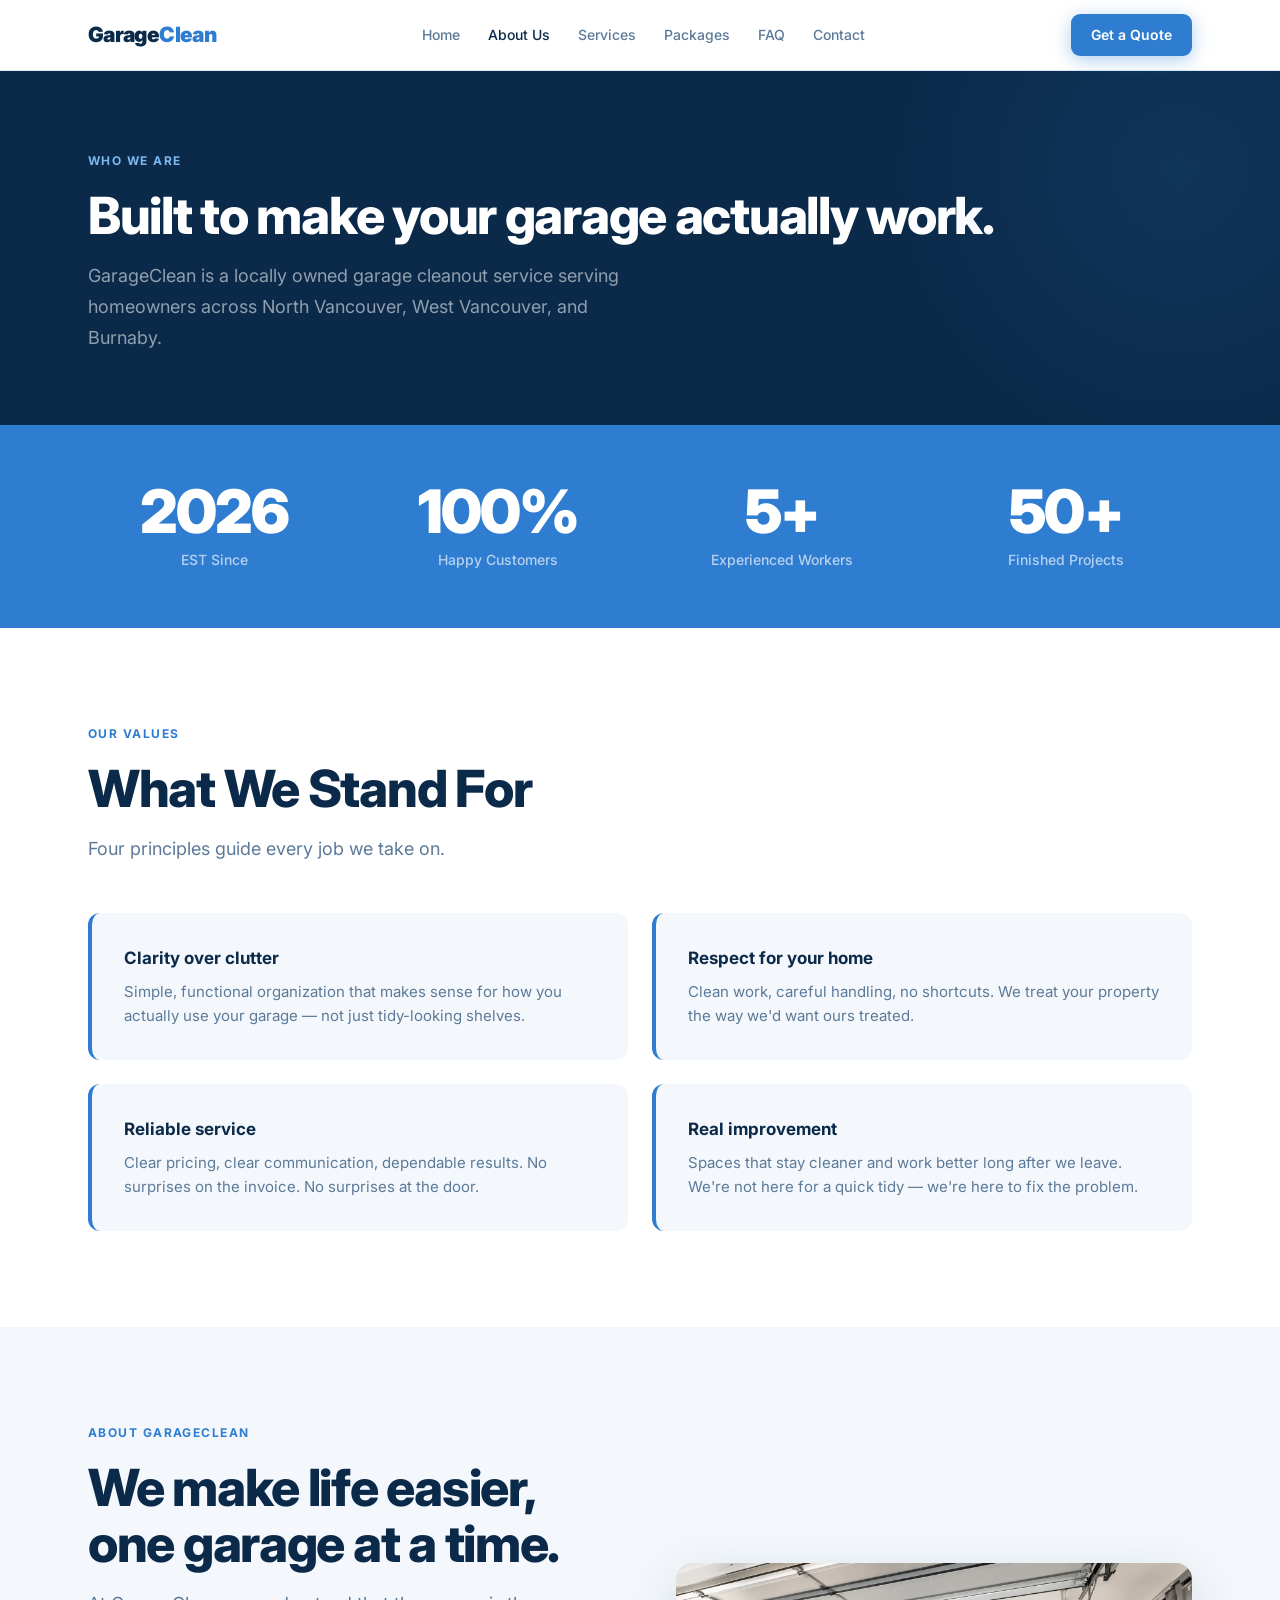
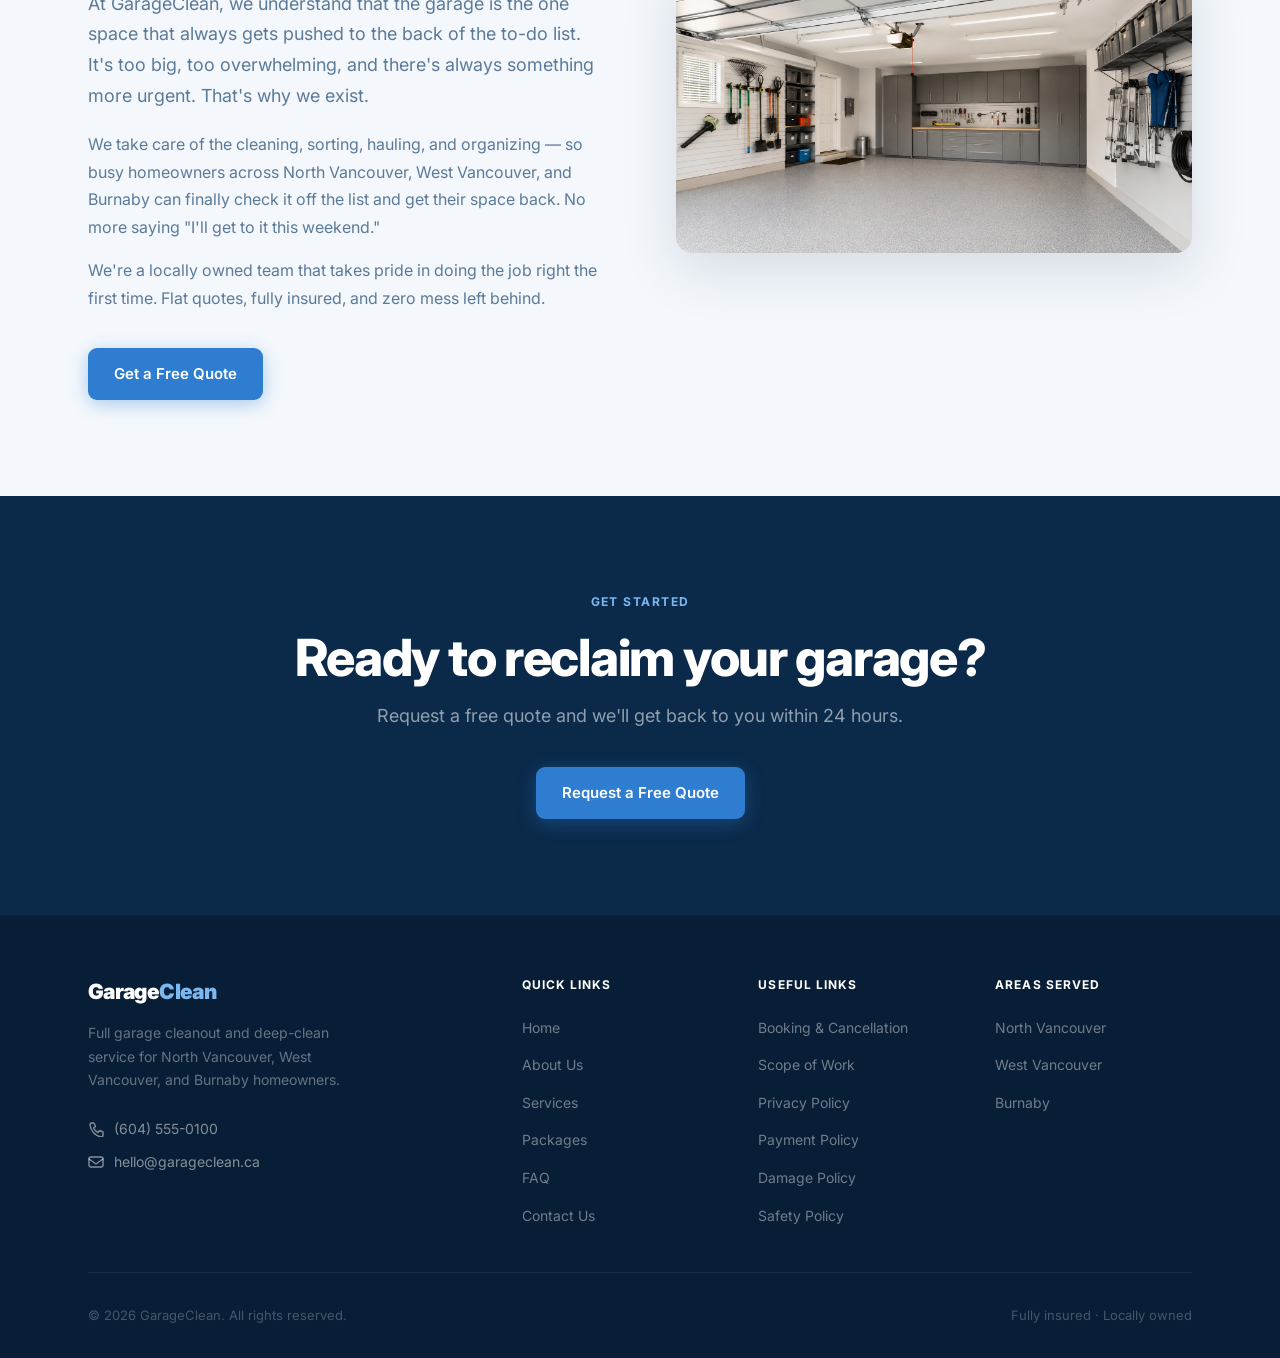
==== about.html @ f6c76aa8 "Multi-page site: About, Services, Packages, FAQ, Contact, 6 policy pages — rename to GarageClean" ====
<!DOCTYPE html>
<html lang="en">
<head>
  <meta charset="UTF-8">
  <meta name="viewport" content="width=device-width, initial-scale=1.0">
  <title>About Us — GarageClean</title>
  <link rel="preconnect" href="https://fonts.googleapis.com">
  <link rel="preconnect" href="https://fonts.gstatic.com" crossorigin>
  <link href="https://fonts.googleapis.com/css2?family=Inter:wght@400;500;600;700;800;900&display=swap" rel="stylesheet">
  <link rel="stylesheet" href="styles.css">
  <style>
    /* ── Stats bar ── */
    .stats-bar { background: var(--blue); padding: 56px 0; }
    .stats-row { display: grid; grid-template-columns: repeat(4,1fr); gap: 32px; text-align: center; }
    .stat-box {}
    .stat-box .num { font-size: clamp(40px, 5vw, 60px); font-weight: 900; color: #fff; letter-spacing: -.03em; line-height: 1; }
    .stat-box .lbl { font-size: 14px; color: rgba(255,255,255,.65); margin-top: 8px; font-weight: 500; }
    /* ── Values ── */
    .values-grid { display: grid; grid-template-columns: repeat(2,1fr); gap: 24px; margin-top: 48px; }
    .value-card { background: var(--bg); border-radius: var(--r); padding: 32px; border-left: 4px solid var(--blue); }
    .value-card h3 { font-size: 17px; font-weight: 700; color: var(--navy); margin-bottom: 8px; }
    .value-card p  { font-size: 15px; color: var(--muted); line-height: 1.6; }
    /* ── Story ── */
    .story-grid { display: grid; grid-template-columns: 1fr 1fr; gap: 72px; align-items: center; }
    @media (max-width: 800px) {
      .stats-row { grid-template-columns: repeat(2,1fr); }
      .values-grid { grid-template-columns: 1fr; }
      .story-grid { grid-template-columns: 1fr; }
    }
  </style>
</head>
<body>

<div id="nav-placeholder"></div>

<!-- ══ HEADER ══ -->
<div class="page-header">
  <div class="container">
    <div class="label">Who We Are</div>
    <h1 class="h2">Built to make your garage actually work.</h1>
    <p class="sub">GarageClean is a locally owned garage cleanout service serving homeowners across North Vancouver, West Vancouver, and Burnaby.</p>
  </div>
</div>

<!-- ══ STATS ══ -->
<div class="stats-bar">
  <div class="container">
    <div class="stats-row fi">
      <!-- TODO: Update these numbers as you grow -->
      <div class="stat-box"><div class="num">2026</div><div class="lbl">EST Since</div></div>
      <div class="stat-box"><div class="num">100%</div><div class="lbl">Happy Customers</div></div>
      <div class="stat-box"><div class="num">5+</div><div class="lbl">Experienced Workers</div></div>
      <div class="stat-box"><div class="num">50+</div><div class="lbl">Finished Projects</div></div>
    </div>
  </div>
</div>

<!-- ══ WHAT WE STAND FOR ══ -->
<section>
  <div class="container">
    <div class="fi">
      <div class="label">Our Values</div>
      <h2 class="h2">What We Stand For</h2>
      <p class="sub">Four principles guide every job we take on.</p>
    </div>
    <div class="values-grid fi">
      <div class="value-card">
        <h3>Clarity over clutter</h3>
        <p>Simple, functional organization that makes sense for how you actually use your garage — not just tidy-looking shelves.</p>
      </div>
      <div class="value-card">
        <h3>Respect for your home</h3>
        <p>Clean work, careful handling, no shortcuts. We treat your property the way we'd want ours treated.</p>
      </div>
      <div class="value-card">
        <h3>Reliable service</h3>
        <p>Clear pricing, clear communication, dependable results. No surprises on the invoice. No surprises at the door.</p>
      </div>
      <div class="value-card">
        <h3>Real improvement</h3>
        <p>Spaces that stay cleaner and work better long after we leave. We're not here for a quick tidy — we're here to fix the problem.</p>
      </div>
    </div>
  </div>
</section>

<!-- ══ STORY ══ -->
<section style="background:var(--bg)">
  <div class="container">
    <div class="story-grid">
      <div class="fi">
        <div class="label">About GarageClean</div>
        <h2 class="h2">We make life easier, one garage at a time.</h2>
        <p class="sub" style="max-width:100%">At GarageClean, we understand that the garage is the one space that always gets pushed to the back of the to-do list. It's too big, too overwhelming, and there's always something more urgent. That's why we exist.</p>
        <p style="font-size:16px;color:var(--muted);line-height:1.72;margin-top:20px">We take care of the cleaning, sorting, hauling, and organizing — so busy homeowners across North Vancouver, West Vancouver, and Burnaby can finally check it off the list and get their space back. No more saying "I'll get to it this weekend."</p>
        <p style="font-size:16px;color:var(--muted);line-height:1.72;margin-top:16px">We're a locally owned team that takes pride in doing the job right the first time. Flat quotes, fully insured, and zero mess left behind.</p>
        <div style="margin-top:36px">
          <a href="contact.html" class="btn btn-primary">Get a Free Quote</a>
        </div>
      </div>
      <div class="fi" style="transition-delay:.15s">
        <img src="after1.png" alt="Organized garage by GarageClean" style="width:100%;border-radius:16px;box-shadow:var(--sh-lg);">
      </div>
    </div>
  </div>
</section>

<!-- ══ CTA ══ -->
<section style="background:var(--navy);text-align:center">
  <div class="container fi">
    <div class="label" style="color:var(--blue-lite)">Get Started</div>
    <h2 class="h2" style="color:#fff;margin:0 auto 16px">Ready to reclaim your garage?</h2>
    <p class="sub" style="margin:0 auto 36px;color:rgba(255,255,255,.55)">Request a free quote and we'll get back to you within 24 hours.</p>
    <a href="contact.html" class="btn btn-primary">Request a Free Quote</a>
  </div>
</section>

<div id="footer-placeholder"></div>
<script src="shared.js"></script>
</body>
</html>
---- styles.css ----
/* ============================================================
   ClearBay — Shared Stylesheet
   ============================================================ */

*, *::before, *::after { box-sizing: border-box; margin: 0; padding: 0; }
html { scroll-behavior: smooth; }
body {
  font-family: 'Inter', -apple-system, BlinkMacSystemFont, sans-serif;
  color: #0B2A4A;
  background: #fff;
  line-height: 1.6;
  -webkit-font-smoothing: antialiased;
}

:root {
  --navy:      #0B2A4A;
  --blue:      #2E7DD1;
  --blue-lite: #7BB8F0;
  --bg:        #F4F8FC;
  --muted:     #5B7A99;
  --border:    #D8E8F5;
  --r:         12px;
  --sh:        0 4px 24px rgba(11,42,74,.08);
  --sh-lg:     0 16px 56px rgba(11,42,74,.14);
}

/* ── Layout ── */
.container { max-width: 1160px; margin: 0 auto; padding: 0 28px; }
section { padding: 96px 0; }

/* ── Typography ── */
.label {
  font-size: 12px; font-weight: 700; letter-spacing: .12em;
  text-transform: uppercase; color: var(--blue); margin-bottom: 18px;
}
.h2 {
  font-size: clamp(34px, 4vw, 52px);
  font-weight: 800; line-height: 1.08; letter-spacing: -.025em;
  color: var(--navy); margin-bottom: 18px;
}
.sub { font-size: 18px; color: var(--muted); line-height: 1.7; max-width: 540px; }

/* ── Buttons ── */
.btn {
  display: inline-flex; align-items: center; gap: 8px;
  padding: 14px 26px; border-radius: 9px;
  font-size: 15px; font-weight: 600; font-family: inherit;
  cursor: pointer; text-decoration: none; border: none;
  transition: all .18s ease;
}
.btn-primary { background: var(--blue); color: #fff; box-shadow: 0 4px 18px rgba(46,125,209,.38); }
.btn-primary:hover { background: #2570bf; transform: translateY(-1px); box-shadow: 0 6px 26px rgba(46,125,209,.48); }
.btn-ghost   { background: transparent; color: #fff; border: 1.5px solid rgba(255,255,255,.3); }
.btn-ghost:hover { border-color: rgba(255,255,255,.7); }
.btn-outline { background: transparent; color: var(--navy); border: 1.5px solid var(--border); }
.btn-outline:hover { border-color: var(--blue); color: var(--blue); }
.btn-white   { background: #fff; color: var(--navy); }
.btn-white:hover { background: var(--bg); transform: translateY(-1px); }

/* ── Nav ── */
nav {
  position: sticky; top: 0; z-index: 200;
  background: rgba(255,255,255,.94);
  backdrop-filter: blur(14px);
  border-bottom: 1px solid var(--border);
}
.nav-in { display: flex; align-items: center; justify-content: space-between; height: 70px; }
.logo { font-size: 21px; font-weight: 900; letter-spacing: -.03em; color: var(--navy); text-decoration: none; }
.logo span { color: var(--blue); }
.nav-links { display: flex; gap: 28px; list-style: none; }
.nav-links a { font-size: 14px; font-weight: 500; color: var(--muted); text-decoration: none; transition: color .15s; }
.nav-links a:hover, .nav-links a.active { color: var(--navy); }
.nav-cta { padding: 10px 20px; font-size: 14px; }
.hamburger { display: none; background: none; border: none; cursor: pointer; padding: 4px; color: var(--navy); }

/* ── Page header (inner pages) ── */
.page-header {
  background: var(--navy); padding: 80px 0 72px;
  position: relative; overflow: hidden;
}
.page-header::before {
  content: ''; position: absolute; top: -200px; right: -200px;
  width: 600px; height: 600px;
  background: radial-gradient(circle, rgba(46,125,209,.12) 0%, transparent 68%);
  pointer-events: none;
}
.page-header .label { color: var(--blue-lite); }
.page-header .h2 { color: #fff; }
.page-header .sub { color: rgba(255,255,255,.55); }

/* ── Trust strip ── */
#trust { padding: 0; background: var(--blue); }
.trust-in { display: flex; align-items: center; justify-content: center; gap: 36px; padding: 20px 0; flex-wrap: wrap; }
.t-item { display: flex; align-items: center; gap: 9px; color: #fff; font-size: 13px; font-weight: 500; }
.t-dot { width: 5px; height: 5px; background: rgba(255,255,255,.35); border-radius: 50%; }

/* ── Steps ── */
.steps { display: grid; grid-template-columns: repeat(4,1fr); gap: 24px; }
.step { background: #fff; border-radius: var(--r); padding: 36px 28px; box-shadow: var(--sh); }
.step-num { font-size: 11px; font-weight: 700; letter-spacing: .1em; text-transform: uppercase; color: var(--blue); margin-bottom: 22px; }
.step-icon { width: 52px; height: 52px; background: var(--bg); border-radius: 12px; display: flex; align-items: center; justify-content: center; margin-bottom: 20px; }
.step h3 { font-size: 17px; font-weight: 700; color: var(--navy); margin-bottom: 10px; }
.step p  { font-size: 14px; color: var(--muted); line-height: 1.62; }

/* ── Checklist ── */
.checklist { list-style: none; display: flex; flex-direction: column; gap: 18px; margin-top: 32px; }
.checklist li { display: flex; align-items: flex-start; gap: 14px; font-size: 16px; font-weight: 500; color: var(--navy); }
.chk { width: 24px; height: 24px; background: var(--blue); border-radius: 50%; display: flex; align-items: center; justify-content: center; flex-shrink: 0; margin-top: 1px; }

/* ── Navy card ── */
.navy-card { background: var(--navy); border-radius: 18px; padding: 48px; }
.navy-card h3 { font-size: 28px; font-weight: 800; color: #fff; margin-bottom: 14px; line-height: 1.15; letter-spacing: -.02em; }
.navy-card p  { font-size: 16px; color: rgba(255,255,255,.55); line-height: 1.68; }

/* ── Stats ── */
.stats { margin-top: 40px; padding-top: 40px; border-top: 1px solid rgba(255,255,255,.1); display: grid; grid-template-columns: 1fr 1fr; gap: 24px; }
.stat-n { font-size: 38px; font-weight: 900; color: var(--blue-lite); letter-spacing: -.02em; }
.stat-l { font-size: 13px; color: rgba(255,255,255,.4); margin-top: 4px; }

/* ── Pricing cards ── */
.cards { display: grid; grid-template-columns: repeat(3,1fr); gap: 24px; max-width: 920px; margin: 0 auto; }
.card { background: #fff; border-radius: 18px; padding: 40px 32px; box-shadow: var(--sh); border: 2px solid transparent; position: relative; transition: transform .2s, box-shadow .2s; }
.card:hover { transform: translateY(-4px); box-shadow: var(--sh-lg); }
.card.pop { border-color: var(--blue); box-shadow: var(--sh-lg); }
.pop-badge { position: absolute; top: -14px; left: 50%; transform: translateX(-50%); background: var(--blue); color: #fff; font-size: 11px; font-weight: 700; letter-spacing: .07em; text-transform: uppercase; padding: 5px 18px; border-radius: 100px; white-space: nowrap; }
.card-tier { font-size: 11px; font-weight: 700; letter-spacing: .1em; text-transform: uppercase; color: var(--blue); margin-bottom: 6px; }
.card-name { font-size: 22px; font-weight: 800; color: var(--navy); margin-bottom: 6px; }
.card-desc { font-size: 13px; color: var(--muted); margin-bottom: 24px; padding-bottom: 24px; border-bottom: 1px solid var(--border); }
.card-price { font-size: 42px; font-weight: 900; color: var(--navy); letter-spacing: -.025em; margin-bottom: 4px; }
.card-note  { font-size: 12px; color: var(--muted); margin-bottom: 28px; }
.card-feats { list-style: none; display: flex; flex-direction: column; gap: 11px; margin-bottom: 32px; }
.card-feats li { display: flex; align-items: center; gap: 10px; font-size: 14px; color: var(--navy); }
.card-feats li::before { content: ''; width: 6px; height: 6px; background: var(--blue); border-radius: 50%; flex-shrink: 0; }

/* ── Gallery ── */
.gallery-grid { display: grid; grid-template-columns: repeat(2,1fr); gap: 20px; }
.gallery-grid > div { aspect-ratio: 4/3; }

/* ── Forms ── */
.frow  { display: grid; grid-template-columns: 1fr 1fr; gap: 16px; }
.fgrp  { margin-bottom: 20px; }
.fgrp label { display: block; font-size: 13px; font-weight: 600; color: var(--navy); margin-bottom: 8px; }
.fgrp input, .fgrp select, .fgrp textarea { width: 100%; padding: 13px 16px; border: 1.5px solid var(--border); border-radius: 9px; font-size: 15px; font-family: inherit; color: var(--navy); background: #fff; outline: none; transition: border-color .15s; }
.fgrp input:focus, .fgrp select:focus, .fgrp textarea:focus { border-color: var(--blue); box-shadow: 0 0 0 3px rgba(46,125,209,.1); }
.fgrp textarea { resize: vertical; min-height: 110px; }

/* ── Policy accordion ── */
.accord { display: flex; flex-direction: column; gap: 12px; max-width: 820px; margin: 0 auto; }
.ac-item { background: #fff; border-radius: var(--r); box-shadow: var(--sh); overflow: hidden; border: 1.5px solid transparent; transition: border-color .2s; }
.ac-item.open { border-color: var(--border); }
.ac-trigger { width: 100%; display: flex; align-items: center; justify-content: space-between; padding: 24px 28px; background: none; border: none; cursor: pointer; font-family: inherit; text-align: left; gap: 16px; }
.ac-trigger-left { display: flex; align-items: center; gap: 16px; }
.ac-icon-wrap { width: 40px; height: 40px; flex-shrink: 0; background: var(--bg); border-radius: 10px; display: flex; align-items: center; justify-content: center; }
.ac-title { font-size: 17px; font-weight: 700; color: var(--navy); }
.ac-subtitle { font-size: 13px; color: var(--muted); margin-top: 2px; }
.ac-chevron { width: 20px; height: 20px; flex-shrink: 0; color: var(--muted); transition: transform .25s ease; }
.ac-item.open .ac-chevron { transform: rotate(180deg); }
.ac-body { display: none; padding: 0 28px 28px; }
.ac-item.open .ac-body { display: block; }
.ac-divider { border: none; border-top: 1px solid var(--border); margin-bottom: 24px; }
.pol-group { margin-bottom: 22px; }
.pol-group:last-child { margin-bottom: 0; }
.pol-group h4 { font-size: 13px; font-weight: 700; letter-spacing: .06em; text-transform: uppercase; color: var(--blue); margin-bottom: 10px; }
.pol-list { list-style: none; display: flex; flex-direction: column; gap: 9px; }
.pol-list li { font-size: 14px; color: #3A5570; line-height: 1.58; padding-left: 16px; position: relative; }
.pol-list li::before { content: ''; position: absolute; left: 0; top: 8px; width: 5px; height: 5px; background: var(--blue); border-radius: 50%; }
.pol-note { font-size: 13px; color: var(--muted); line-height: 1.6; background: var(--bg); border-radius: 8px; padding: 14px 16px; margin-top: 16px; }

/* ── Footer ── */
footer { background: #081E36; padding: 60px 0 32px; }
.foot-grid { display: grid; grid-template-columns: 2fr 1fr 1fr 1fr; gap: 40px; padding-bottom: 44px; border-bottom: 1px solid rgba(255,255,255,.07); margin-bottom: 32px; }
.foot-logo { font-size: 21px; font-weight: 900; letter-spacing: -.03em; color: #fff; margin-bottom: 12px; }
.foot-logo span { color: var(--blue-lite); }
.foot-desc { font-size: 14px; color: rgba(255,255,255,.38); line-height: 1.68; max-width: 260px; margin-bottom: 26px; }
.foot-contact { display: flex; flex-direction: column; gap: 11px; }
.foot-contact a { font-size: 14px; color: rgba(255,255,255,.5); text-decoration: none; display: flex; align-items: center; gap: 10px; transition: color .15s; }
.foot-contact a:hover { color: #fff; }
.foot-col h4 { font-size: 12px; font-weight: 700; letter-spacing: .09em; text-transform: uppercase; color: #fff; margin-bottom: 20px; }
.foot-links { list-style: none; display: flex; flex-direction: column; gap: 12px; }
.foot-links a { font-size: 14px; color: rgba(255,255,255,.42); text-decoration: none; transition: color .15s; }
.foot-links a:hover { color: #fff; }
.foot-bottom { display: flex; align-items: center; justify-content: space-between; }
.foot-copy { font-size: 13px; color: rgba(255,255,255,.25); }

/* ── Fade-in ── */
.fi { opacity: 0; transform: translateY(26px); transition: opacity .65s ease, transform .65s ease; }
.fi.on { opacity: 1; transform: translateY(0); }

/* ── Responsive ── */
@media (max-width: 1000px) {
  .steps      { grid-template-columns: repeat(2,1fr); }
  .cards      { grid-template-columns: 1fr; max-width: 420px; }
  .gallery-grid { grid-template-columns: 1fr; }
  .foot-grid  { grid-template-columns: 1fr 1fr; gap: 32px; }
}
@media (max-width: 640px) {
  section { padding: 64px 0; }
  .steps  { grid-template-columns: 1fr; }
  .frow   { grid-template-columns: 1fr; }
  .nav-links, .nav-cta { display: none; }
  .hamburger { display: block; }
  .foot-grid  { grid-template-columns: 1fr; gap: 28px; }
  .foot-bottom { flex-direction: column; gap: 10px; text-align: center; }
}
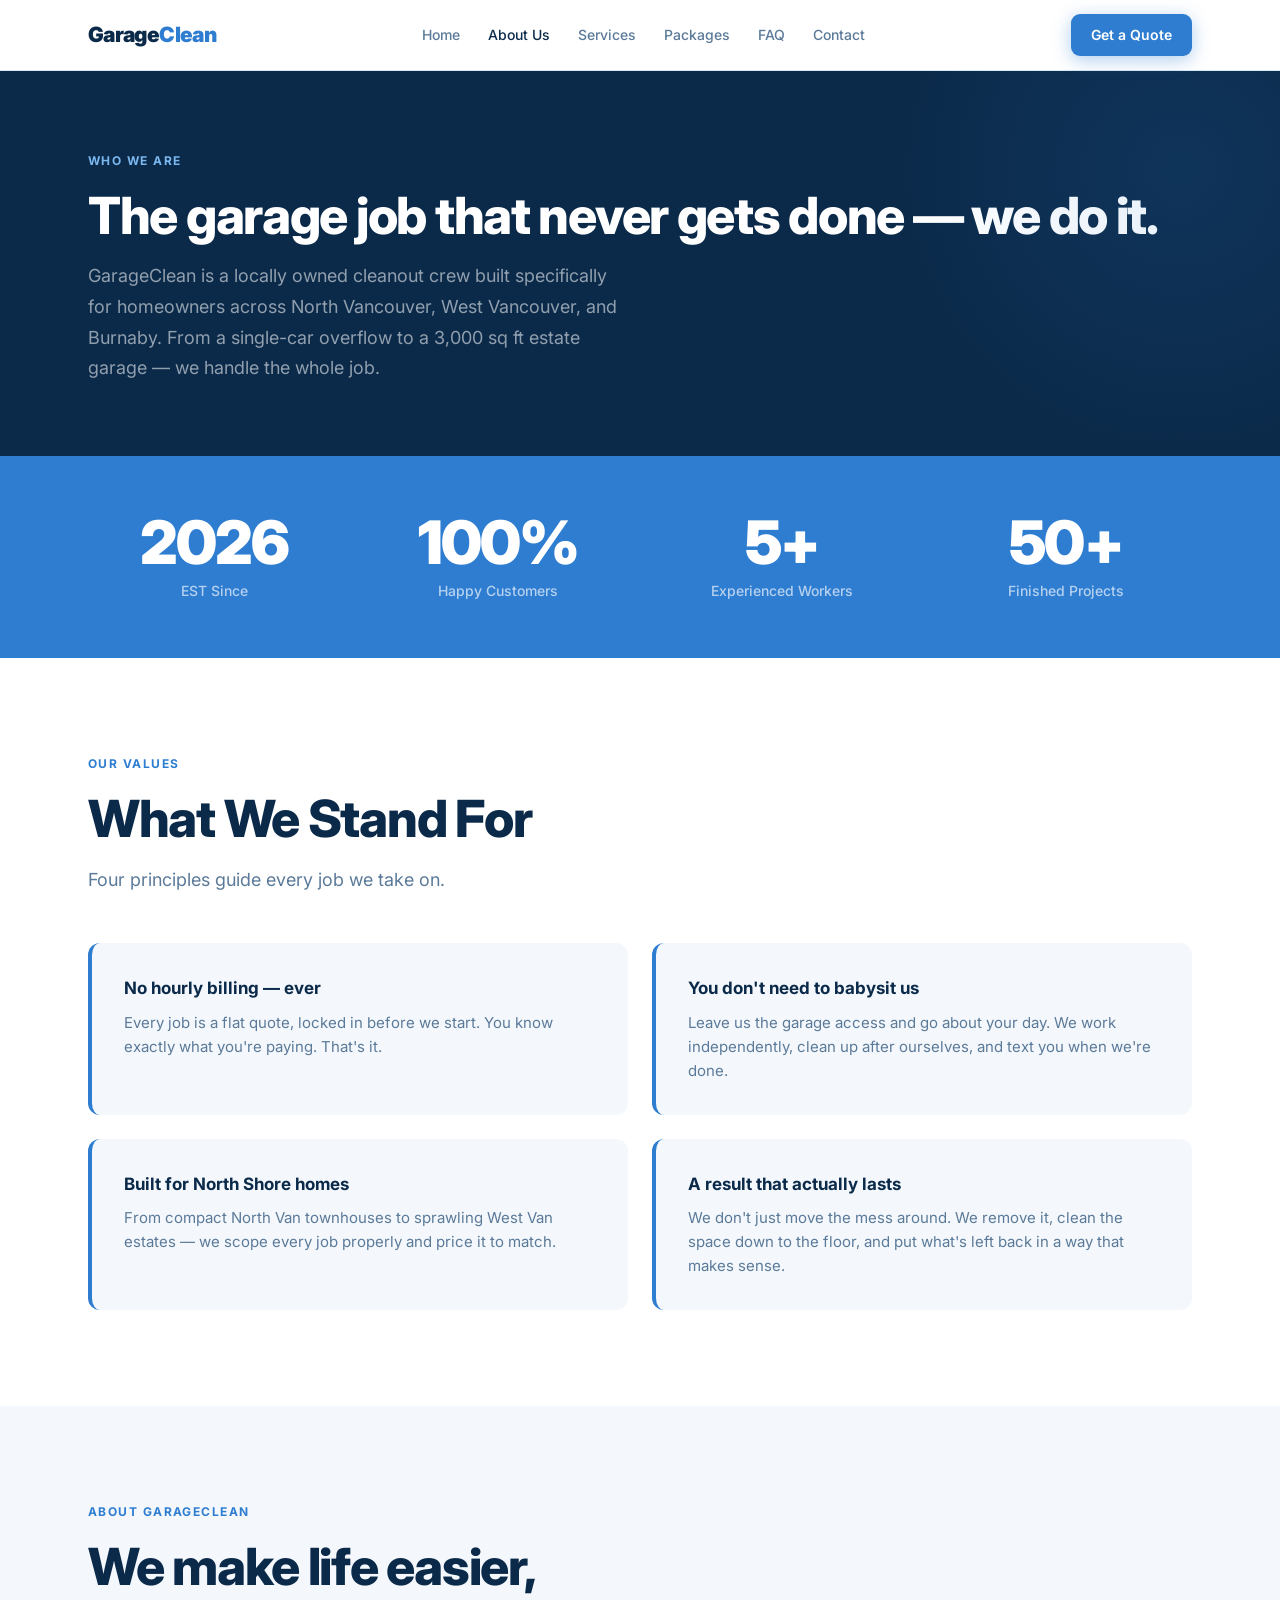
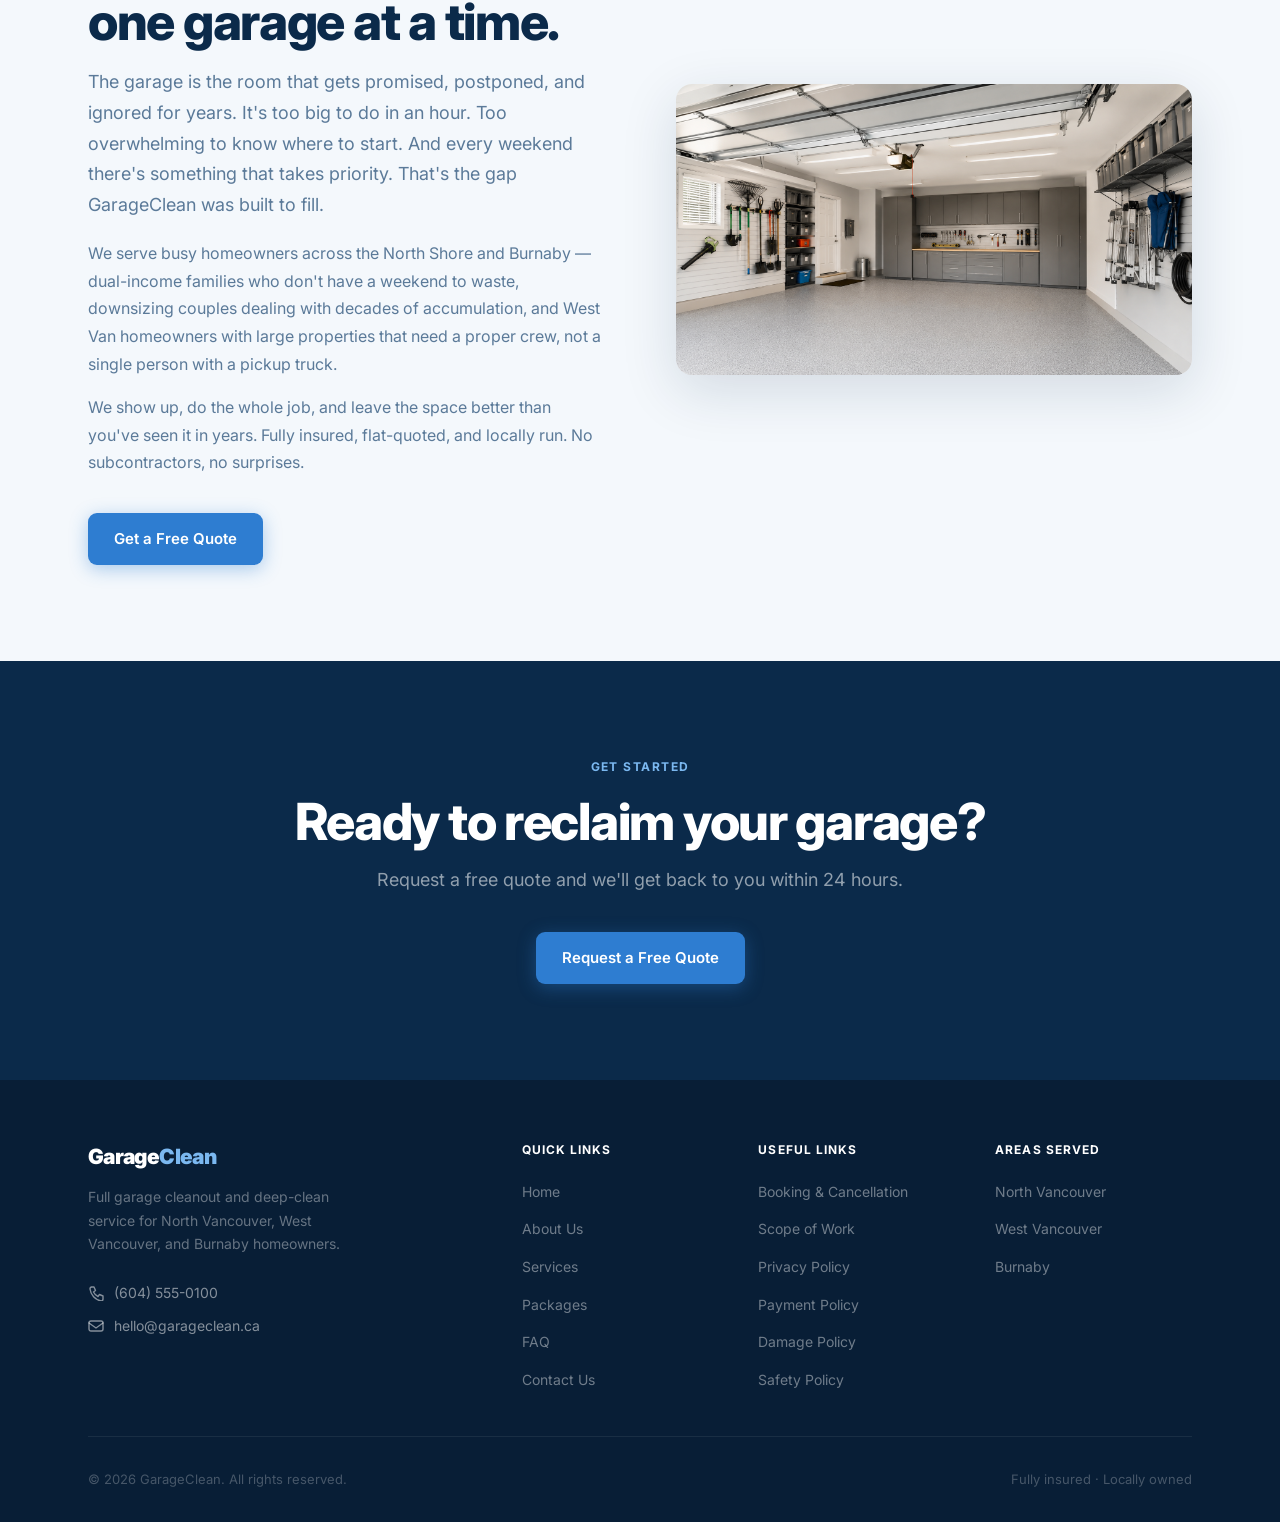
==== commit 97288563: "Rewrite all 6 policies from scratch; sharpen site copy — 'done while you're at work', North Shore/es" ====
--- a/about.html
+++ b/about.html
@@ -37,8 +37,8 @@
 <div class="page-header">
   <div class="container">
     <div class="label">Who We Are</div>
-    <h1 class="h2">Built to make your garage actually work.</h1>
-    <p class="sub">GarageClean is a locally owned garage cleanout service serving homeowners across North Vancouver, West Vancouver, and Burnaby.</p>
+    <h1 class="h2">The garage job that never gets done — we do it.</h1>
+    <p class="sub">GarageClean is a locally owned cleanout crew built specifically for homeowners across North Vancouver, West Vancouver, and Burnaby. From a single-car overflow to a 3,000 sq ft estate garage — we handle the whole job.</p>
   </div>
 </div>
 
@@ -65,20 +65,20 @@
     </div>
     <div class="values-grid fi">
       <div class="value-card">
-        <h3>Clarity over clutter</h3>
-        <p>Simple, functional organization that makes sense for how you actually use your garage — not just tidy-looking shelves.</p>
+        <h3>No hourly billing — ever</h3>
+        <p>Every job is a flat quote, locked in before we start. You know exactly what you're paying. That's it.</p>
       </div>
       <div class="value-card">
-        <h3>Respect for your home</h3>
-        <p>Clean work, careful handling, no shortcuts. We treat your property the way we'd want ours treated.</p>
+        <h3>You don't need to babysit us</h3>
+        <p>Leave us the garage access and go about your day. We work independently, clean up after ourselves, and text you when we're done.</p>
       </div>
       <div class="value-card">
-        <h3>Reliable service</h3>
-        <p>Clear pricing, clear communication, dependable results. No surprises on the invoice. No surprises at the door.</p>
+        <h3>Built for North Shore homes</h3>
+        <p>From compact North Van townhouses to sprawling West Van estates — we scope every job properly and price it to match.</p>
       </div>
       <div class="value-card">
-        <h3>Real improvement</h3>
-        <p>Spaces that stay cleaner and work better long after we leave. We're not here for a quick tidy — we're here to fix the problem.</p>
+        <h3>A result that actually lasts</h3>
+        <p>We don't just move the mess around. We remove it, clean the space down to the floor, and put what's left back in a way that makes sense.</p>
       </div>
     </div>
   </div>
@@ -91,9 +91,9 @@
       <div class="fi">
         <div class="label">About GarageClean</div>
         <h2 class="h2">We make life easier, one garage at a time.</h2>
-        <p class="sub" style="max-width:100%">At GarageClean, we understand that the garage is the one space that always gets pushed to the back of the to-do list. It's too big, too overwhelming, and there's always something more urgent. That's why we exist.</p>
-        <p style="font-size:16px;color:var(--muted);line-height:1.72;margin-top:20px">We take care of the cleaning, sorting, hauling, and organizing — so busy homeowners across North Vancouver, West Vancouver, and Burnaby can finally check it off the list and get their space back. No more saying "I'll get to it this weekend."</p>
-        <p style="font-size:16px;color:var(--muted);line-height:1.72;margin-top:16px">We're a locally owned team that takes pride in doing the job right the first time. Flat quotes, fully insured, and zero mess left behind.</p>
+        <p class="sub" style="max-width:100%">The garage is the room that gets promised, postponed, and ignored for years. It's too big to do in an hour. Too overwhelming to know where to start. And every weekend there's something that takes priority. That's the gap GarageClean was built to fill.</p>
+        <p style="font-size:16px;color:var(--muted);line-height:1.72;margin-top:20px">We serve busy homeowners across the North Shore and Burnaby — dual-income families who don't have a weekend to waste, downsizing couples dealing with decades of accumulation, and West Van homeowners with large properties that need a proper crew, not a single person with a pickup truck.</p>
+        <p style="font-size:16px;color:var(--muted);line-height:1.72;margin-top:16px">We show up, do the whole job, and leave the space better than you've seen it in years. Fully insured, flat-quoted, and locally run. No subcontractors, no surprises.</p>
         <div style="margin-top:36px">
           <a href="contact.html" class="btn btn-primary">Get a Free Quote</a>
         </div>
